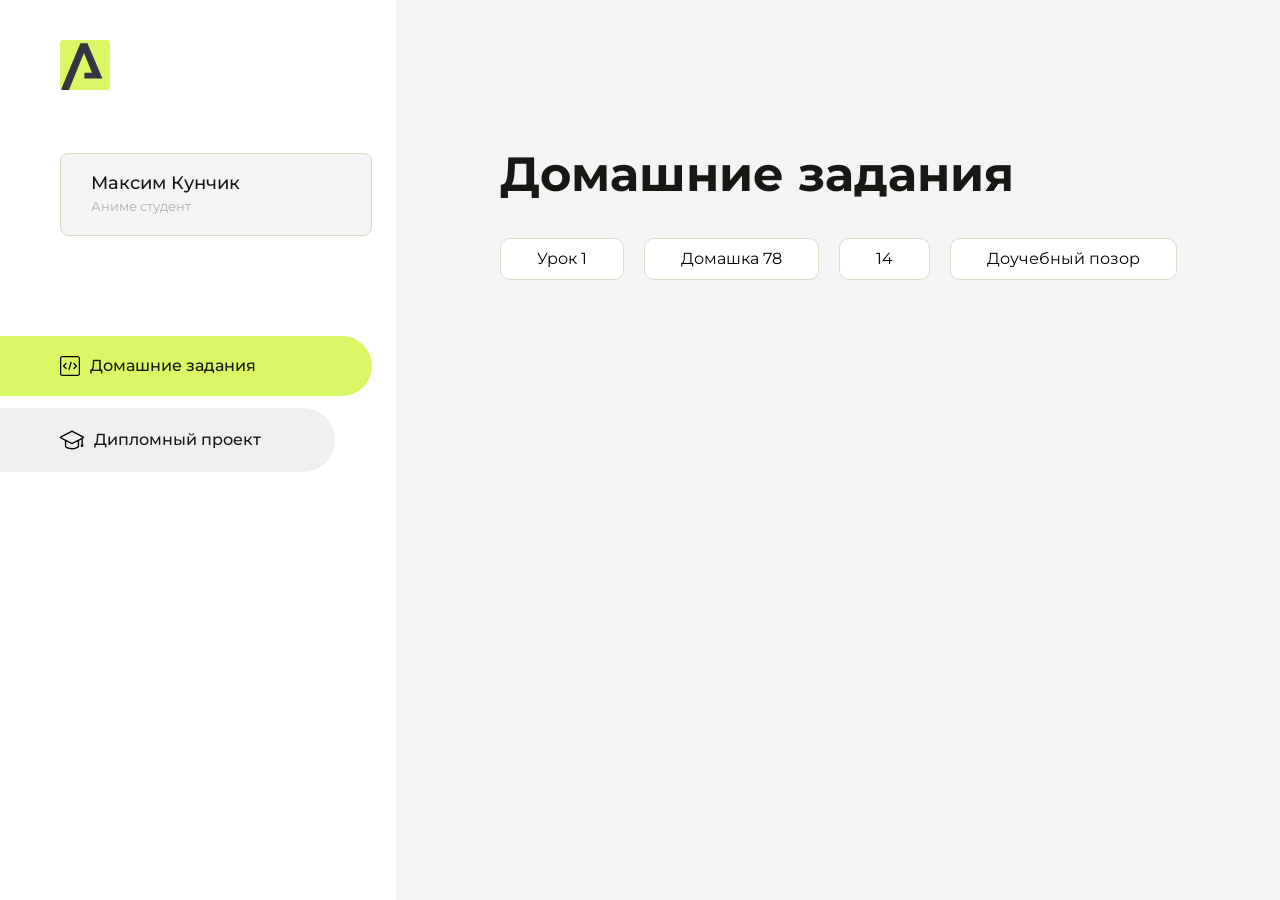
==== index.html @ 6957842e "Update index.html" ====
<!DOCTYPE html>
<html lang="en">
<head>
    <meta charset="UTF-8">
    <meta name="viewport" content="width=device-width, initial-scale=1.0">
    <title>Домашняя работа</title>
    <link rel="shortcut icon" href="src/logo.ico" type="image/x-icon">
    <link rel="preconnect" href="https://fonts.googleapis.com">
    <link rel="preconnect" href="https://fonts.gstatic.com" crossorigin>
    <link href="https://fonts.googleapis.com/css2?family=Montserrat:wght@400;500;700&family=Rubik:wght@500&display=swap"
          rel="stylesheet">
    <link rel="stylesheet" href="src/style.css">
</head>
<body id="body">
<div class="overlay" id="overlay"></div>
<div class="layout">
    <div class="burger" id="burger">
        <svg viewBox="0 0 24 24" fill="none" xmlns="http://www.w3.org/2000/svg">
            <g id="SVGRepo_bgCarrier" stroke-width="0"></g>
            <g id="SVGRepo_tracerCarrier" stroke-linecap="round" stroke-linejoin="round"></g>
            <g id="SVGRepo_iconCarrier">
                <path d="M4 18L20 18" stroke="#DAF765" stroke-width="2" stroke-linecap="round"></path>
                <path d="M4 12L20 12" stroke="#DAF765" stroke-width="2" stroke-linecap="round"></path>
                <path d="M4 6L20 6" stroke="#DAF765" stroke-width="2" stroke-linecap="round"></path>
            </g>
        </svg>
    </div>
    <aside class="sidebar" id="sidebar">
        <div class="sidebar__inner">
            <div class="logo">
                <svg width="50" height="50" viewBox="0 0 50 50" fill="none" xmlns="http://www.w3.org/2000/svg">
                    <g clip-path="url(#clip0_513_74730)">
                        <path d="M46.17 -0.257004H3.83C1.57281 -0.257004 -0.257 1.57281 -0.257 3.83V46.17C-0.257 48.4272 1.57281 50.257 3.83 50.257H46.17C48.4272 50.257 50.257 48.4272 50.257 46.17V3.83C50.257 1.57281 48.4272 -0.257004 46.17 -0.257004Z"
                              fill="#DAF765"/>
                        <path d="M24.375 38.4H42.461L27.441 3.1585H20.4355C20.4355 3.1585 6.7895 35.881 1.1945 49.294C2.015 50.0275 3.0945 50.257 3.6945 50.257H8.8445L23.954 13.07L32.0465 32.8285H24.375V38.4Z"
                              fill="#323843"/>
                    </g>
                    <defs>
                        <clipPath id="clip0_513_74730">
                            <rect width="50" height="50" fill="white"/>
                        </clipPath>
                    </defs>
                </svg>
            </div>
            <div class="sidebar__user">
                <div class="sidebar__name">Максим Кунчик</div>
                <div class="sidebar__text">Аниме студент</div>
            </div>
            <div class="sidebar__tabs">
                <div class="sidebar__item">
                    <button class="sidebar__button active" id="tasks">
                        <svg xmlns="http://www.w3.org/2000/svg" width="20" height="20" viewBox="0 0 20 20" fill="none">
                            <g clip-path="url(#clip0_704_74543)">
                                <path d="M17.7083 20H2.29167C1.0275 20 0 18.9725 0 17.7083V2.29167C0 1.0275 1.0275 0 2.29167 0H17.7083C18.9725 0 20 1.0275 20 2.29167V17.7083C20 18.9725 18.9725 20 17.7083 20ZM2.29167 1.25C1.7175 1.25 1.25 1.7175 1.25 2.29167V17.7083C1.25 18.2825 1.7175 18.75 2.29167 18.75H17.7083C18.2825 18.75 18.75 18.2825 18.75 17.7083V2.29167C18.75 1.7175 18.2825 1.25 17.7083 1.25H2.29167Z"
                                      fill="black"/>
                                <path d="M6.04167 13.125C5.88167 13.125 5.72167 13.0642 5.6 12.9417L3.1 10.4417C2.85583 10.1975 2.85583 9.80167 3.1 9.5575L5.6 7.0575C5.84417 6.81333 6.24 6.81333 6.48417 7.0575C6.72833 7.30167 6.72833 7.6975 6.48417 7.94167L4.42583 10L6.48417 12.0583C6.72833 12.3025 6.72833 12.6983 6.48417 12.9425C6.36167 13.0642 6.20167 13.125 6.04167 13.125Z"
                                      fill="black"/>
                                <path d="M8.95833 14.1667C8.9 14.1667 8.84 14.1583 8.78167 14.1417C8.45083 14.0442 8.26083 13.6967 8.35833 13.3658L10.4417 6.28251C10.5392 5.95084 10.8892 5.76417 11.2175 5.85917C11.5483 5.95667 11.7383 6.30417 11.6408 6.63501L9.5575 13.7183C9.47833 13.9908 9.22833 14.1667 8.95833 14.1667Z"
                                      fill="black"/>
                                <path d="M13.9583 13.125C13.7983 13.125 13.6383 13.0642 13.5167 12.9417C13.2725 12.6975 13.2725 12.3017 13.5167 12.0575L15.575 9.99916L13.5167 7.94083C13.2725 7.69666 13.2725 7.30083 13.5167 7.05666C13.7608 6.81249 14.1567 6.81249 14.4008 7.05666L16.9008 9.55666C17.145 9.80083 17.145 10.1967 16.9008 10.4408L14.4008 12.9408C14.2783 13.0642 14.1183 13.125 13.9583 13.125Z"
                                      fill="black"/>
                            </g>
                            <defs>
                                <clipPath id="clip0_704_74543">
                                    <rect width="20" height="20" fill="white"/>
                                </clipPath>
                            </defs>
                        </svg>
                        <span>Домашние задания</span></button>
                </div>
                <div class="sidebar__item">
                    <button class="sidebar__button" id="diplom">
                        <svg xmlns="http://www.w3.org/2000/svg" width="24" height="24" viewBox="0 0 24 24" fill="none">
                            <g clip-path="url(#clip0_704_74553)">
                                <path d="M23.2628 10.5971C23.7176 10.365 24 9.90375 24 9.39337C24 8.883 23.7176 8.42175 23.2628 8.18962L12.6135 2.75362C12.2291 2.55824 11.7705 2.55787 11.3854 2.75399L0.736875 8.19C0.282375 8.42175 0 8.883 0 9.39337C0 9.90375 0.282375 10.365 0.736875 10.5971L4.89038 12.7177V18.2074C4.89038 19.8154 8.412 21.393 12 21.393C15.5884 21.393 19.1096 19.815 19.1096 18.2074V12.7174L21.4609 11.517V15.8017L20.901 17.2305C20.7409 17.6389 20.7934 18.0994 21.0405 18.4616C21.2876 18.8246 21.6979 19.041 22.1366 19.041C22.5754 19.041 22.9852 18.8246 23.2324 18.462C23.4795 18.099 23.532 17.6385 23.3719 17.2301L22.8124 15.8021V10.827L23.2628 10.5971ZM17.7623 18.1721C17.6198 18.6375 15.3491 20.0419 12 20.0419C8.65088 20.0419 6.38025 18.6375 6.2415 18.2074V12.3037L6.23887 12.3019C6.23812 12.057 6.1065 11.8207 5.87325 11.7019L1.3515 9.39337L12 3.95737L22.6489 9.39337L12 14.8294L5.87325 11.7019C5.54063 11.5331 4.6695 11.6674 4.5 12C4.33012 12.3322 4.55813 12.5479 4.89038 12.7177L11.3857 16.0331C11.5781 16.1314 11.7889 16.1805 12 16.1805C12.2107 16.1805 12.4222 16.1314 12.6146 16.0331L17.7593 13.407L17.7623 18.1721Z"
                                      fill="black"/>
                            </g>
                            <defs>
                                <clipPath id="clip0_704_74553">
                                    <rect width="24" height="24" fill="white"/>
                                </clipPath>
                            </defs>
                        </svg>
                        <span>Дипломный проект</span></button>
                </div>
            </div>
        </div>

    </aside>
    <div class="content">
        <div class="container">
            <div class="content__block" id="tasksBlock">
                <div class="content__title">Домашние задания</div>
                <ul class="content__list">
                    <li class="content__list-item">
                        <a href="Hello Aroken ru/index.html">Урок 1</a>
                    </li>
                    <li class="content__list-item">
                        <a href="fit-studio(78)/index.html">Домашка 78</a>
                    </li>
                    <li class="content__list-item">
                        <a href="14/index.html">14</a>
                    </li>
                    <li class="content__list-item">
                        <a href="Try to get Swiper 666/index.html">Доучебный позор</a>
                    </li>
                </ul>
            </div>
            <div class="content__block hidden" id="diplomBlock">
                <div class="content__title">Дипломный проект</div>
                <div class="content__list-diplom">
                    <a href="ПАПКА-С-НОМЕРОМ-УРОКА">Ссылка на ДЗ</a>
                </div>
                <div class="content__decor">
                    <div class="content__decor-text">Давай проверим, чему ты научился!</div>
                    <div class="content__decor-img">
                        <img src="src/decor.png" alt="decor">
                    </div>
                </div>
            </div>
        </div>
    </div>
</div>
<script src="src/index.js"></script>
</body>
</html>
---- src/style.css ----
*{padding: 0;margin: 0;border: 0;}
*,*:before,*:after{-webkit-box-sizing: border-box;box-sizing: border-box;}
:focus,:active{outline: none;}
a:focus,a:active{outline: none;}
nav,footer,header,aside{display: block;}
html,body{
    height:100%;width:100%;
    font-size:100%;line-height:1;-ms-text-size-adjust:100%;-moz-text-size-adjust:100%;-webkit-text-size-adjust:100%;}
input,button,textarea{font-family:inherit;}
input::-ms-clear{display: none;}
button{cursor: pointer;}
button::-moz-focus-inner{padding:0;border:0;}
a,a:visited{text-decoration: none;}
a:hover{text-decoration: none;}
ul li{list-style: none;}
img{vertical-align: top;}
h1,h2,h3,h4,h5,h6{font-size:inherit;font-weight: inherit;}
a{color:inherit;}



body {
    font-family: "Montserrat",SansSerif;
    color: black;
}

body.overflow {
    overflow: hidden;
}



.layout {
    display: -webkit-box;
    display: -ms-flexbox;
    display: flex;
    min-height: 100vh;
}

.sidebar {
    padding: 40px 24px 40px 0;
    -ms-flex-negative: 0;
    flex-shrink: 0;
    background-color: white;
}



.content {
    -webkit-box-flex: 1;
    -ms-flex-positive: 1;
    flex-grow: 1;
    background-color: #F4F4F4;
}

.container {
    display: -webkit-box;
    display: -ms-flexbox;
    display: flex;
    -webkit-box-orient: vertical;
    -webkit-box-direction: normal;
    -ms-flex-direction: column;
    flex-direction: column;
    -webkit-box-pack: center;
    -ms-flex-pack: center;
    justify-content: center;
    -webkit-box-align: center;
    -ms-flex-align: center;
    align-items: center;
    padding: 150px 60px 80px 60px;
}


.logo {
    margin-left: 60px;
    margin-bottom: 60px;
}

.sidebar__user {
    background-color: #F4F4F4;
    padding: 20px 30px;
    margin-left: 60px;
    margin-bottom: 100px;
    border-radius: 8px;
    border: 1px solid #DADEC9;
}

.sidebar__name {
    color:#161814;
    font-size: 18px;
    font-weight: 500;
    margin-bottom: 6px;
}

.sidebar__text {
    color: #AFB1A7;
    font-size: 13px;
    font-weight: 400;
    line-height: 130%; /* 16.9px */
}

.sidebar__item {
    width: 372px;
}

.sidebar__button {
    display: -webkit-box;
    display: -ms-flexbox;
    display: flex;
    -webkit-box-align: center;
    -ms-flex-align: center;
    align-items: center;
    gap: 10px;
    padding: 20px 60px;
    margin-bottom: 12px;
    border-radius: 0px 100px 100px 0px;
    -webkit-transition: all .5s;
    -o-transition: all .5s;
    transition: all .5s;
    cursor: pointer;
    width: 90%;
    color:#161814;
    font-size: 16px;
    font-weight: 500;
}

.sidebar__button.active , .sidebar__button:hover {
    width: 100%;
    background-color: #DAF765;
}


.content__title {
    color: #161814;
    font-size: 48px;
    font-weight: 700;
    margin-bottom: 40px;
}

.content__list {
    display: -webkit-box;
    display: -ms-flexbox;
    display: flex;
    -webkit-box-align: center;
    -ms-flex-align: center;
    align-items: center;
    -ms-flex-wrap: wrap;
    flex-wrap: wrap;
    gap: 20px;
}



.content__list-item  {
    cursor: pointer;
    padding: 12px 18px;
    background-color: #fff;
    border-radius: 10px;
    border: 1px solid #DADEC9;
    -webkit-transition: all .3s;
    -o-transition: all .3s;
    transition: all .3s;
}

.content__list-item:hover,.content__list-diplom:hover {
    background-color: #AFB1A7;
}

li a {
    padding: 12px 18px;

}


.content__list-diplom {
    -webkit-transition: all .3s;
    -o-transition: all .3s;
    transition: all .3s;
    display: inline-block;
    padding: 12px 18px;
    background-color: #fff;
    border-radius: 10px;
    border: 1px solid #DADEC9;
}

.content__decor {
    display: -webkit-box;
    display: -ms-flexbox;
    display: flex;
    -webkit-box-align: center;
    -ms-flex-align: center;
    align-items: center;
}

.content__decor-text {
    color:#BEDD44;
    font-size: 36px;
    font-weight: 700;
    line-height: 110%; /* 39.6px */
}

.content__block {
    max-width: 1200px;
}

.content__block.hidden {
    display: none;
}

.content__decor-img img{
    width: 100%;
}

.burger {
    display: none;
    padding: 5px;
    position: fixed;
    top: 3%;
    right: 7%;
    width: 40px;
    height: 40px;
    background-color: #161814;
    border-radius: 50%;
    z-index: 10;
    border: 1px solid #DAF765;
}

@media (max-width: 768px) {
    .burger {
        display: block;
    }

    .sidebar {
        -webkit-transition: all .3s;
        -o-transition: all .3s;
        transition: all .3s;
        -webkit-transform: translateX(-100%);
        -ms-transform: translateX(-100%);
        transform: translateX(-100%);
        position: fixed;
        top: 0;
        left: 0;
        bottom: 0;
        z-index: 5;
    }

    .sidebar.show {
        -webkit-transform: translateX(0%);
        -ms-transform: translateX(0%);
        transform: translateX(0%);
    }

    .overlay {
        opacity: 0;
        pointer-events: none;
        -webkit-transition: all .3s;
        -o-transition: all .3s;
        transition: all .3s;
        position: absolute;
        top: 0;
        right: 0;
        left: 0;
        bottom: 0;
        z-index: 3;
        background-color: #000000e0;
    }

    .overlay.show {
        opacity: 1;
        pointer-events: all;
    }

    .container {
        padding: 40px 20px;
        min-height: 100%;
    }

    .content__decor {
        margin-top: 20px;
        -webkit-box-orient: vertical;
        -webkit-box-direction: normal;
        -ms-flex-direction: column;
        flex-direction: column;
    }
}

@media (max-width: 400px) {
    .sidebar__user {
        margin-left: 0;
    }
}
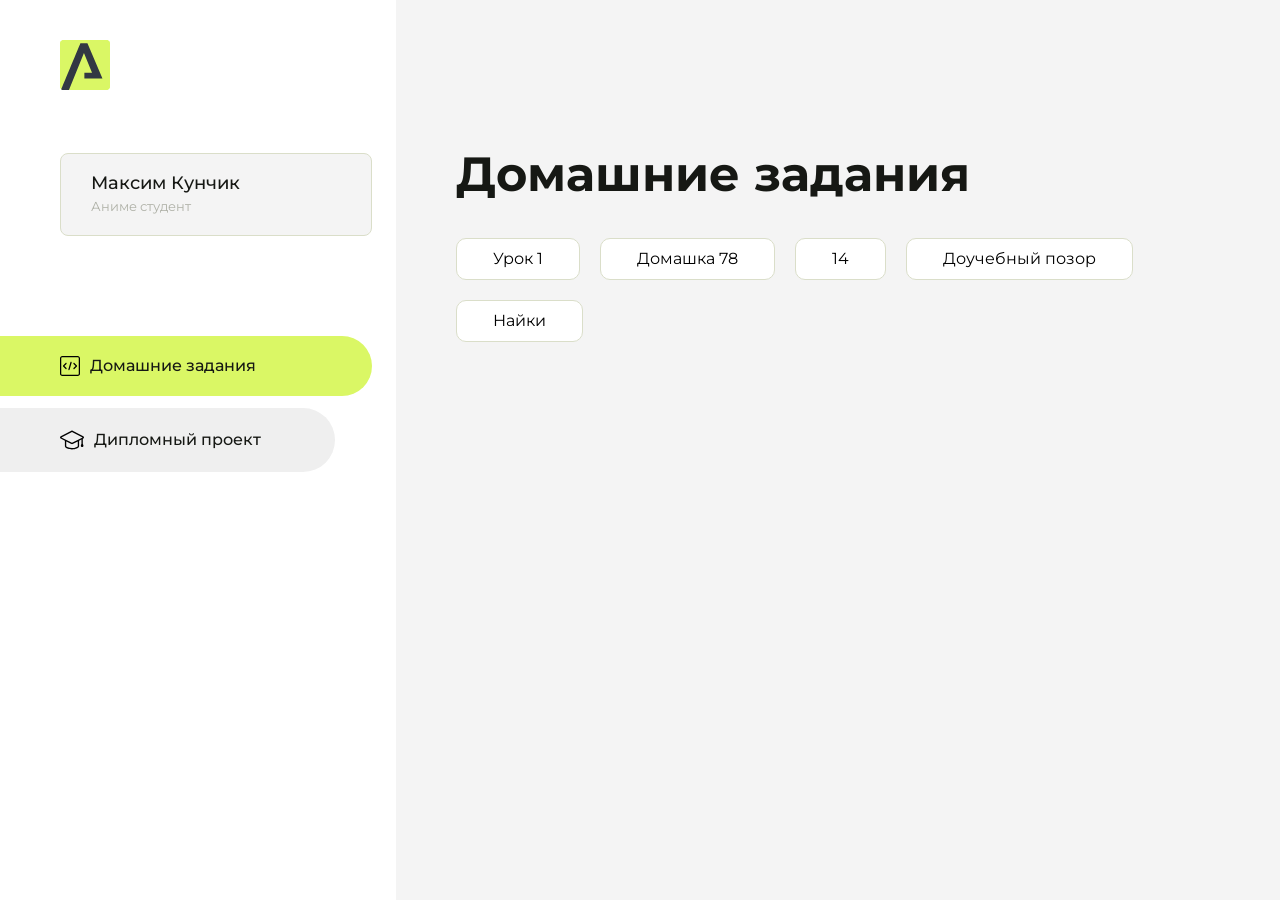
==== commit a3978d23: "Update index.html" ====
--- a/index.html
+++ b/index.html
@@ -102,7 +102,10 @@
                         <a href="14/index.html">14</a>
                     </li>
                     <li class="content__list-item">
-                        <a href="Try to get Swiper 666/index.html">Доучебный позор</a>
+                        <a href="Swiper/index.html">Доучебный позор</a>
+                    </li>
+                    <li class="content__list-item">
+                        <a href="My-Nike/index.html">Найки</a>
                     </li>
                 </ul>
             </div>
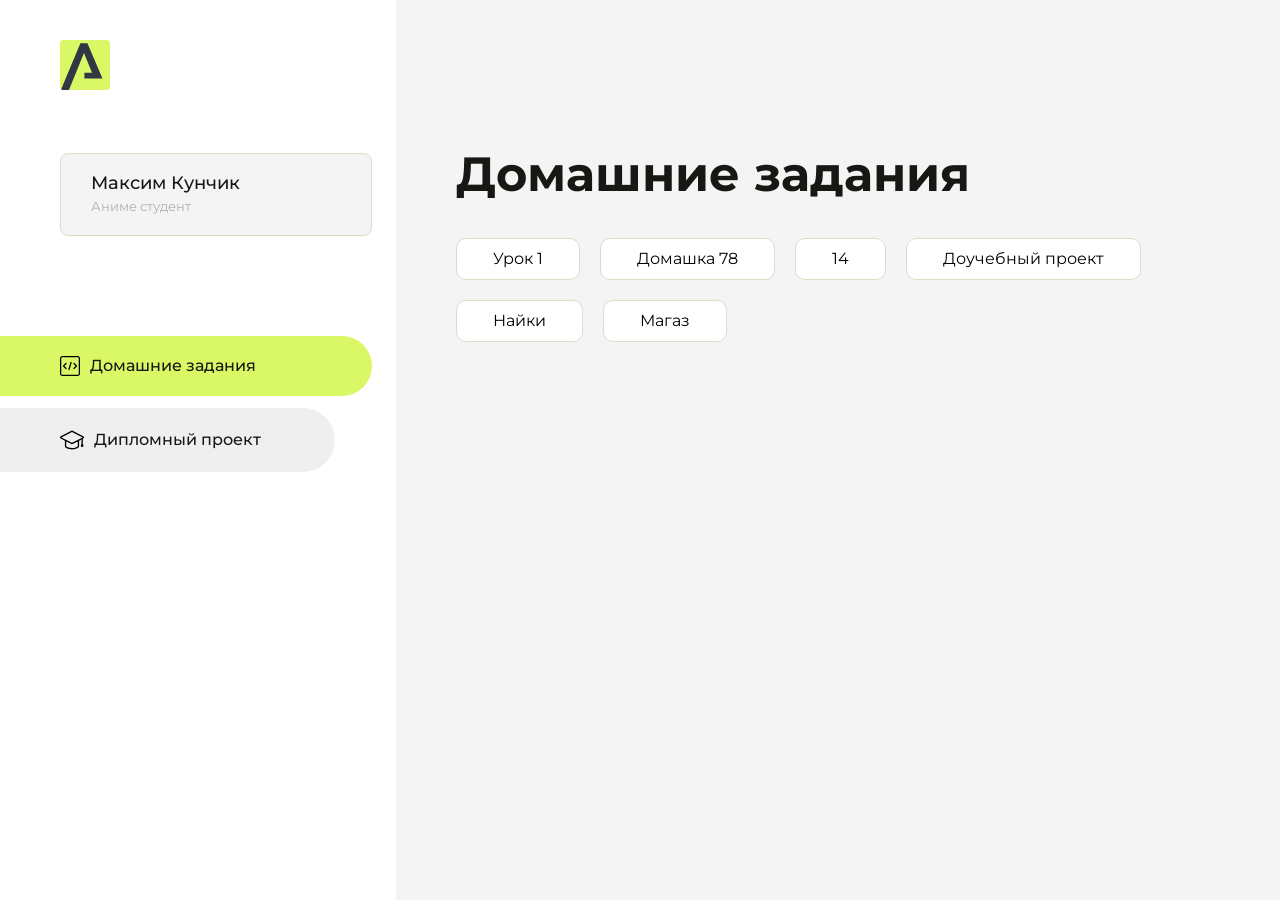
==== commit 350e9610: "Update index.html" ====
--- a/index.html
+++ b/index.html
@@ -102,10 +102,13 @@
                         <a href="14/index.html">14</a>
                     </li>
                     <li class="content__list-item">
-                        <a href="Swiper/index.html">Доучебный позор</a>
+                        <a href="Swiper/index.html">Доучебный проект</a>
                     </li>
                     <li class="content__list-item">
                         <a href="My-Nike/index.html">Найки</a>
+                    </li>
+                    <li class="content__list-item">
+                        <a href="Shop/index.html">Магаз</a>
                     </li>
                 </ul>
             </div>
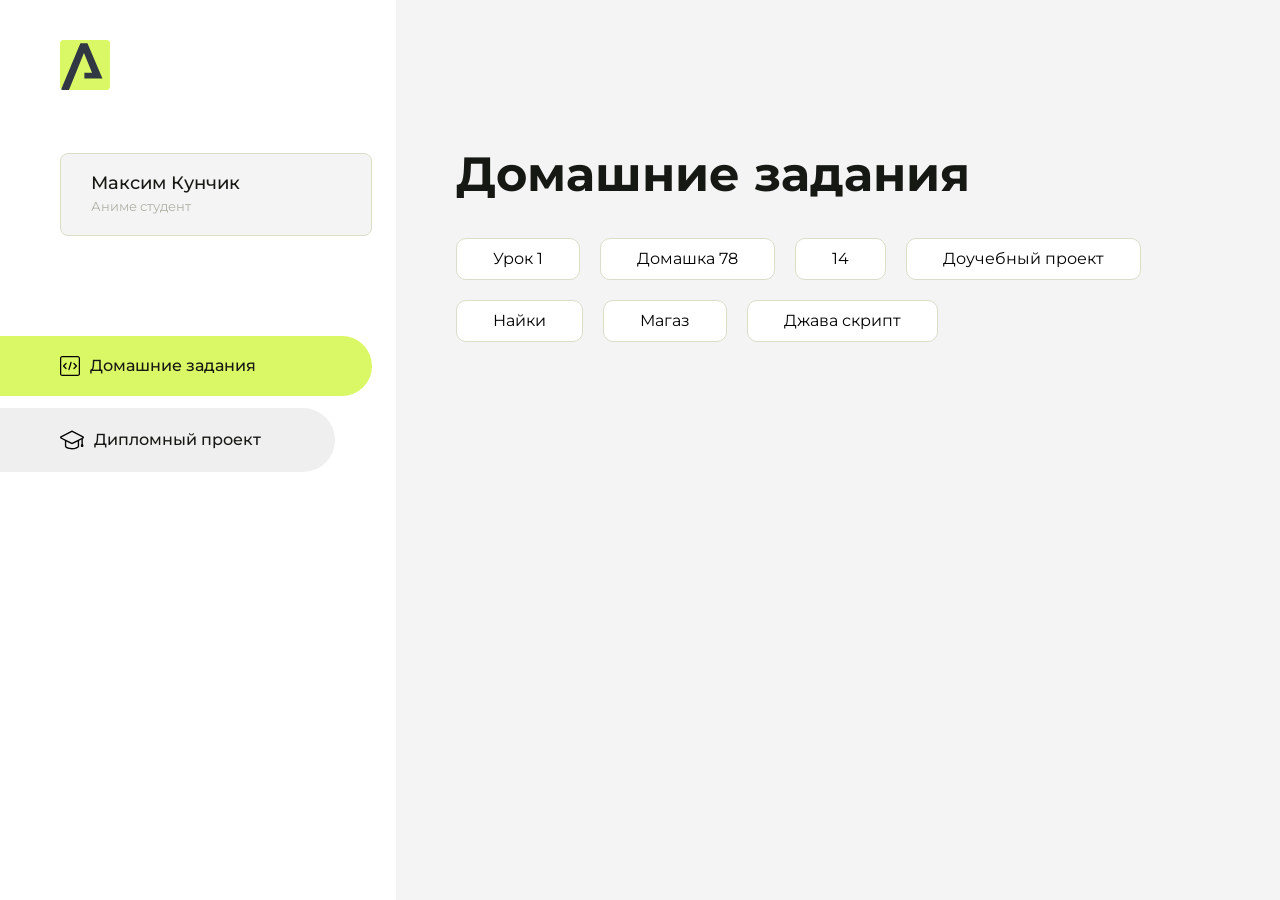
==== commit a66c11d8: "Update index.html" ====
--- a/index.html
+++ b/index.html
@@ -110,6 +110,9 @@
                     <li class="content__list-item">
                         <a href="Shop/index.html">Магаз</a>
                     </li>
+                    <li class="content__list-item">
+                        <a href="js-module/main.js">Джава скрипт</a>
+                    </li>
                 </ul>
             </div>
             <div class="content__block hidden" id="diplomBlock">
